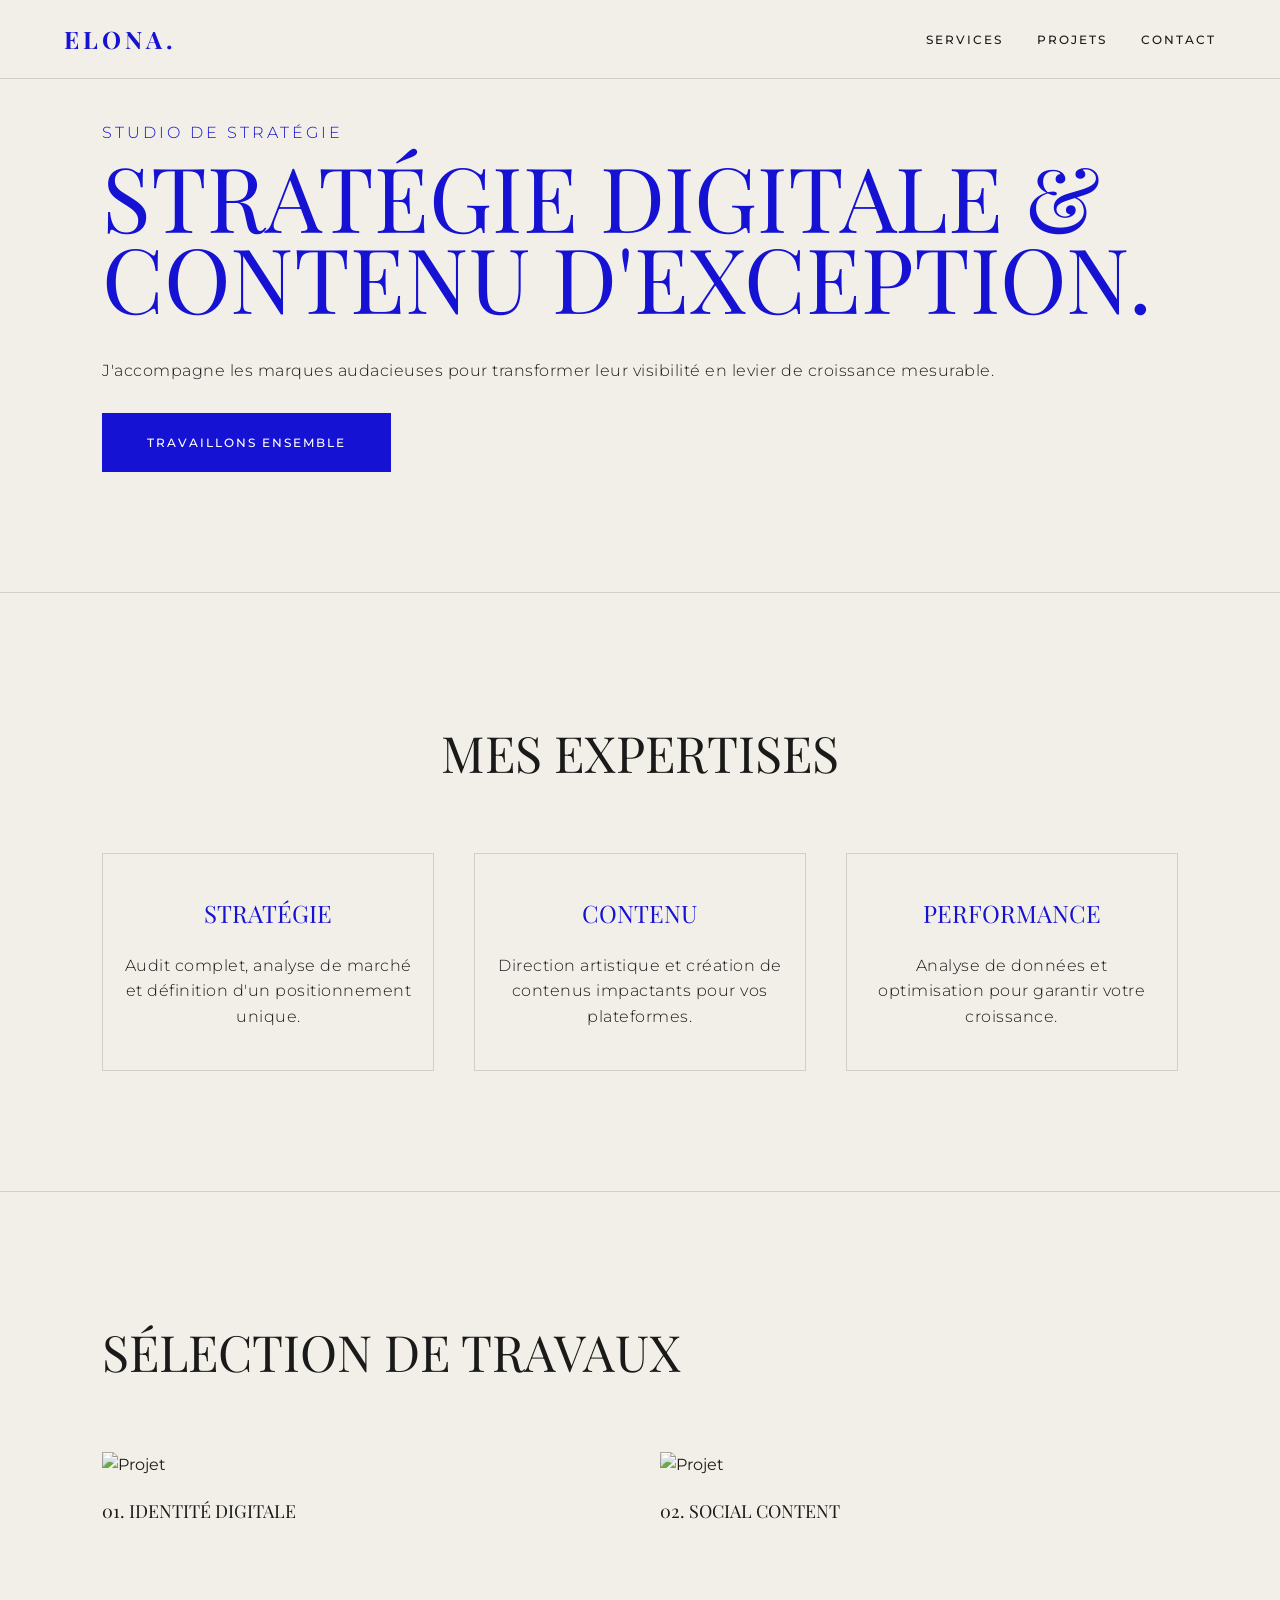
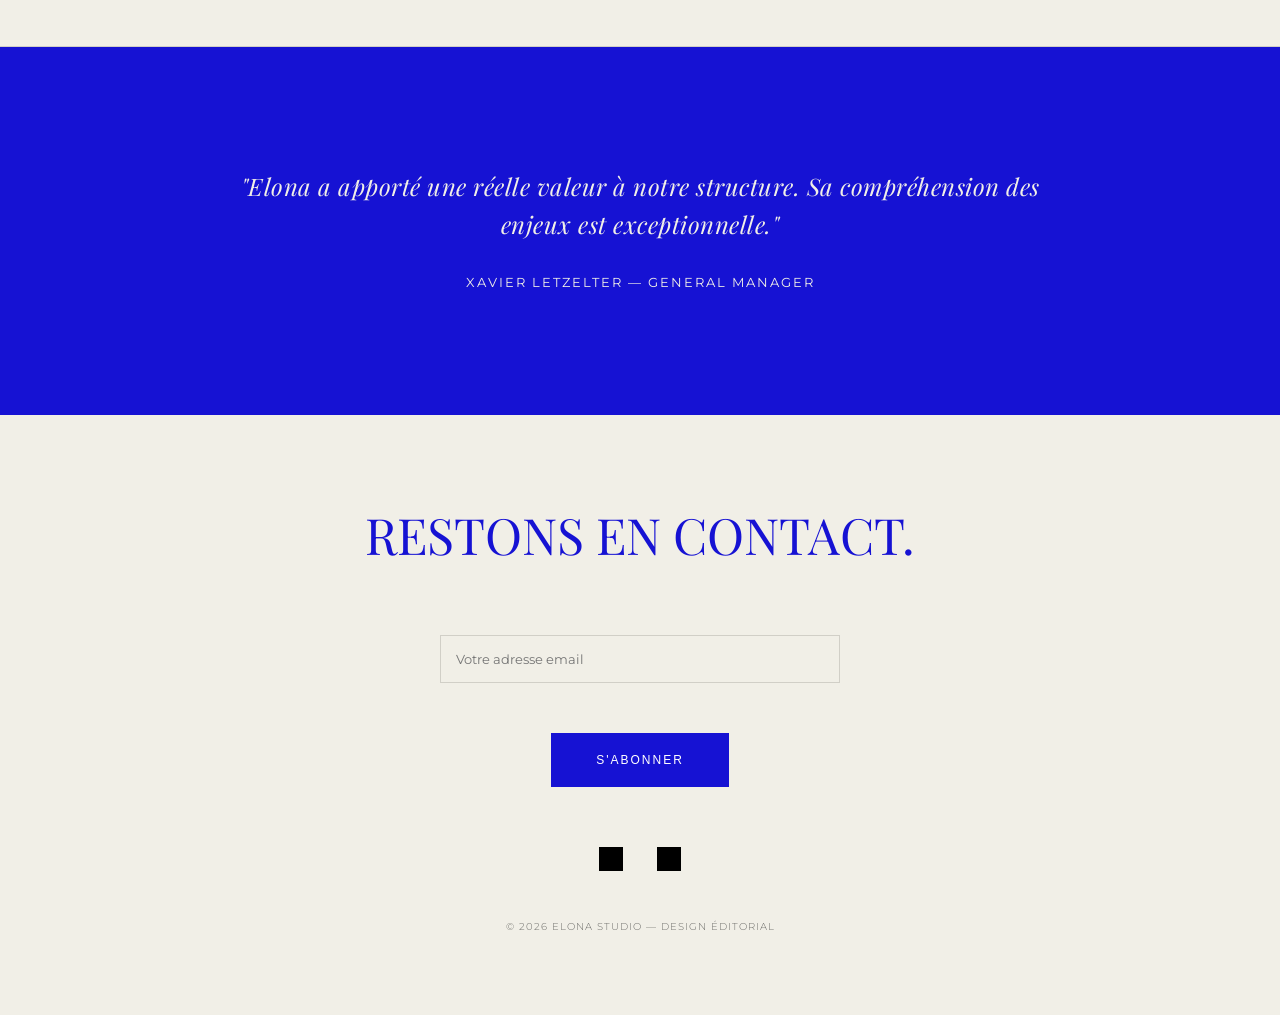
==== Elona/index.html @ df1794b4 "Version initiale site" ====
<!DOCTYPE html>
<html lang="fr">
<head>
    <meta charset="UTF-8">
    <meta name="viewport" content="width=device-width, initial-scale=1.0">
    <title>ELONA | Stratégie Digitale</title>
    
    <link href="https://fonts.googleapis.com/css2?family=Montserrat:wght@300;400;500;700&family=Playfair+Display:ital,wght@0,400;0,700;1,400&display=swap" rel="stylesheet">

    <style>
        :root {
            --bg: #F1EFE7; /* Ton beige */
            --text: #1a1a1a;
            --accent: #1612D3; /* Ton bleu */
            --white: #ffffff;
            --border: #d1cfc7;
        }

        html { scroll-behavior: smooth; }
        * { margin: 0; padding: 0; box-sizing: border-box; }
        
        body {
            font-family: 'Montserrat', sans-serif;
            background: var(--bg);
            color: var(--text);
            line-height: 1.6;
            -webkit-font-smoothing: antialiased;
        }

        /* --- TYPOGRAPHIE --- */
        /* On utilise Giaza si installée, sinon Playfair Display */
        h1, h2, h3, .logo { 
            font-family: 'Giaza', 'Playfair Display', serif; 
            font-weight: 400;
            text-transform: uppercase;
        }

        /* --- NAVIGATION --- */
        nav {
            position: fixed;
            top: 0; width: 100%;
            padding: 20px 5%;
            display: flex;
            justify-content: space-between;
            align-items: center;
            background: rgba(241, 239, 231, 0.9);
            backdrop-filter: blur(10px);
            z-index: 1000;
            border-bottom: 1px solid var(--border);
        }

        .logo { 
            font-size: 24px; 
            letter-spacing: 4px; 
            text-decoration: none; 
            color: var(--accent);
            font-weight: 700;
        }
        
        .nav-links a {
            text-decoration: none;
            color: var(--text);
            font-size: 12px;
            font-weight: 500;
            text-transform: uppercase;
            letter-spacing: 2px;
            margin-left: 30px;
            transition: 0.3s;
        }

        .nav-links a:hover { color: var(--accent); }

        /* --- LAYOUT --- */
        section { 
            padding: 120px 8%; 
            border-bottom: 1px solid var(--border);
        }
        .container { max-width: 1100px; margin: 0 auto; }

        h1 { 
            font-size: clamp(45px, 10vw, 90px); 
            line-height: 0.9; 
            margin-bottom: 40px;
            color: var(--accent);
        }

        h2 { 
            font-size: clamp(30px, 5vw, 50px); 
            margin-bottom: 60px; 
            text-align: center;
        }

        p { font-size: 16px; font-weight: 300; letter-spacing: 0.5px; }

        /* --- BOUTONS --- */
        .btn {
            display: inline-block;
            background: var(--accent);
            color: #fff;
            padding: 20px 45px;
            text-decoration: none;
            font-weight: 500;
            font-size: 12px;
            text-transform: uppercase;
            letter-spacing: 2px;
            transition: 0.4s cubic-bezier(0.165, 0.84, 0.44, 1);
            margin-top: 30px;
            border: none;
        }

        .btn:hover { 
            background: var(--text);
            transform: translateY(-5px);
        }

        /* --- GRIDS & CARDS --- */
        .grid { 
            display: grid; 
            grid-template-columns: repeat(auto-fit, minmax(300px, 1fr)); 
            gap: 40px; 
        }

        .card { 
            padding: 40px 20px;
            text-align: center;
            border: 1px solid var(--border);
            transition: 0.3s;
        }

        .card:hover { border-color: var(--accent); }

        .card h3 { font-size: 24px; margin-bottom: 20px; color: var(--accent); }

        .project-img { 
            width: 100%; 
            aspect-ratio: 1/1; 
            object-fit: cover; 
            margin-bottom: 20px;
            filter: sepia(20%); /* Petit effet vintage */
            transition: 0.5s;
        }

        .card:hover .project-img { filter: sepia(0%); }

        /* --- TESTIMONIALS --- */
        #testimonial-slider {
            background: var(--accent);
            color: var(--bg);
            text-align: center;
            border: none;
        }

        .testimonial p { 
            font-family: 'Playfair Display', serif; 
            font-style: italic; 
            font-size: 24px; 
            max-width: 800px; 
            margin: 0 auto; 
            color: var(--bg);
        }

        /* --- FOOTER --- */
        footer {
            background: var(--bg);
            padding: 80px 10%;
            text-align: center;
        }

        .newsletter input {
            padding: 15px;
            border: 1px solid var(--border);
            background: transparent;
            color: var(--text);
            width: 100%;
            max-width: 400px;
            margin-bottom: 20px;
            font-family: inherit;
        }

        .footer-links img { 
            width: 24px; 
            margin: 0 15px; 
            transition: 0.3s; 
            filter: brightness(0); /* Icônes en noir */
        }

        @media (max-width: 768px) {
            section { padding: 80px 5%; }
            .nav-links { display: none; }
            h1 { font-size: 50px; }
        }
    </style>
</head>

<body>

<nav>
    <a href="#" class="logo">ELONA.</a>
    <div class="nav-links">
        <a href="#services">Services</a>
        <a href="#projets">Projets</a>
        <a href="#contact">Contact</a>
    </div>
</nav>

<section id="home">
    <div class="container">
        <p style="text-transform: uppercase; letter-spacing: 3px; margin-bottom: 10px; color: var(--accent);">Studio de stratégie</p>
        <h1>Stratégie digitale & contenu d'exception.</h1>
        <p>J'accompagne les marques audacieuses pour transformer leur visibilité en levier de croissance mesurable.</p>
        <a href="#contact" class="btn">Travaillons ensemble</a>
    </div>
</section>

<section id="services">
    <div class="container">
        <h2>Mes Expertises</h2>
        <div class="grid">
            <div class="card">
                <h3>Stratégie</h3>
                <p>Audit complet, analyse de marché et définition d'un positionnement unique.</p>
            </div>
            <div class="card">
                <h3>Contenu</h3>
                <p>Direction artistique et création de contenus impactants pour vos plateformes.</p>
            </div>
            <div class="card">
                <h3>Performance</h3>
                <p>Analyse de données et optimisation pour garantir votre croissance.</p>
            </div>
        </div>
    </div>
</section>

<section id="projets">
    <div class="container">
        <h2 style="text-align: left;">Sélection de travaux</h2>
        <div class="grid">
            <div class="project-item">
                <img src="images/projet1.jpg" alt="Projet" class="project-img">
                <h3 style="font-size: 18px;">01. Identité Digitale</h3>
            </div>
            <div class="project-item">
                <img src="images/projet2.jpg" alt="Projet" class="project-img">
                <h3 style="font-size: 18px;">02. Social Content</h3>
            </div>
        </div>
    </div>
</section>

<section id="testimonial-slider">
    <div class="testimonial active">
        <p>"Elona a apporté une réelle valeur à notre structure. Sa compréhension des enjeux est exceptionnelle."</p>
        <br><small style="text-transform: uppercase; letter-spacing: 2px;">Xavier Letzelter — General Manager</small>
    </div>
</section>

<footer id="contact">
    <div class="container">
        <h2 style="color:var(--accent)">Restons en contact.</h2>
        <div class="newsletter">
            <input type="email" placeholder="Votre adresse email">
            <br>
            <button class="btn">S'abonner</button>
        </div>
        
        <div class="footer-links" style="margin-top: 60px;">
            <a href="#"><img src="images/instagram.png" alt="Instagram"></a>
            <a href="#"><img src="images/linkedin.png" alt="LinkedIn"></a>
        </div>
        
        <p style="margin: 40px auto 0; font-size: 10px; letter-spacing: 1px; opacity: 0.6;">© 2026 ELONA STUDIO — DESIGN ÉDITORIAL</p>
    </div>
</footer>

</body>
</html>
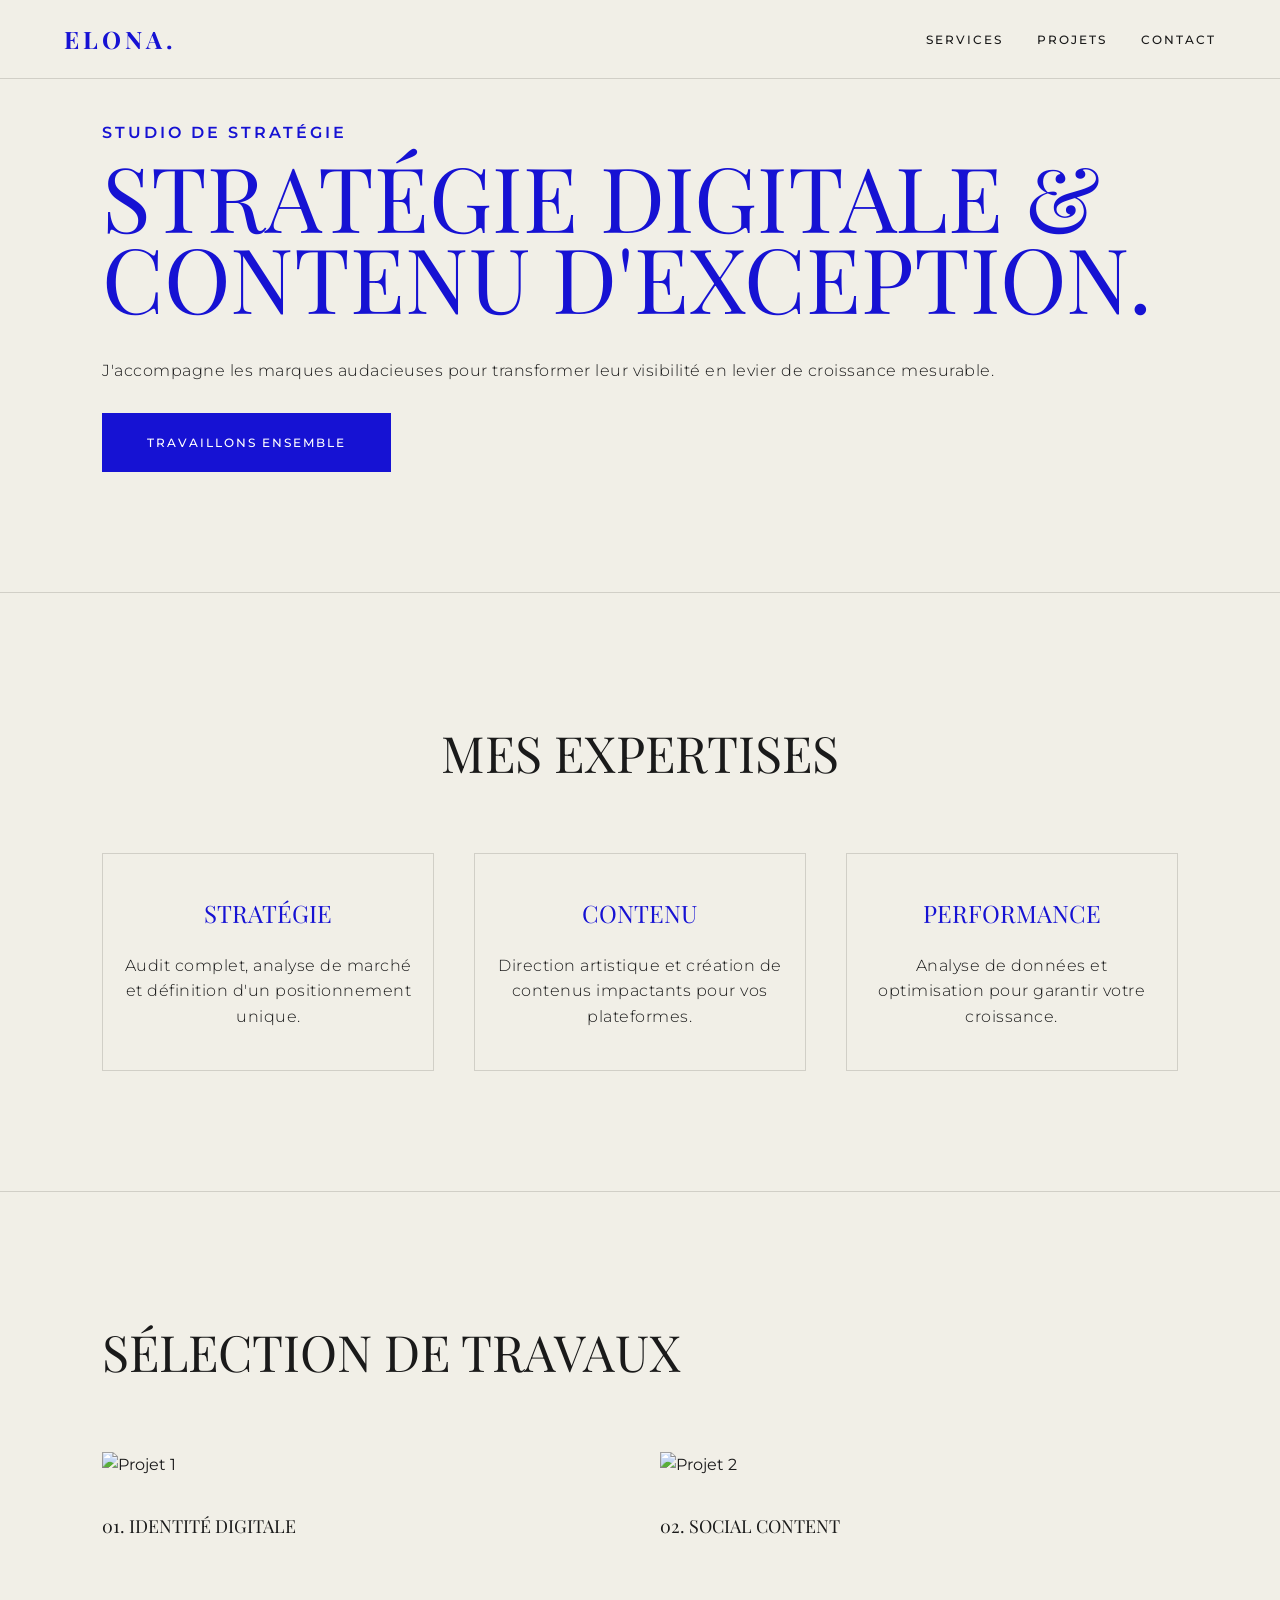
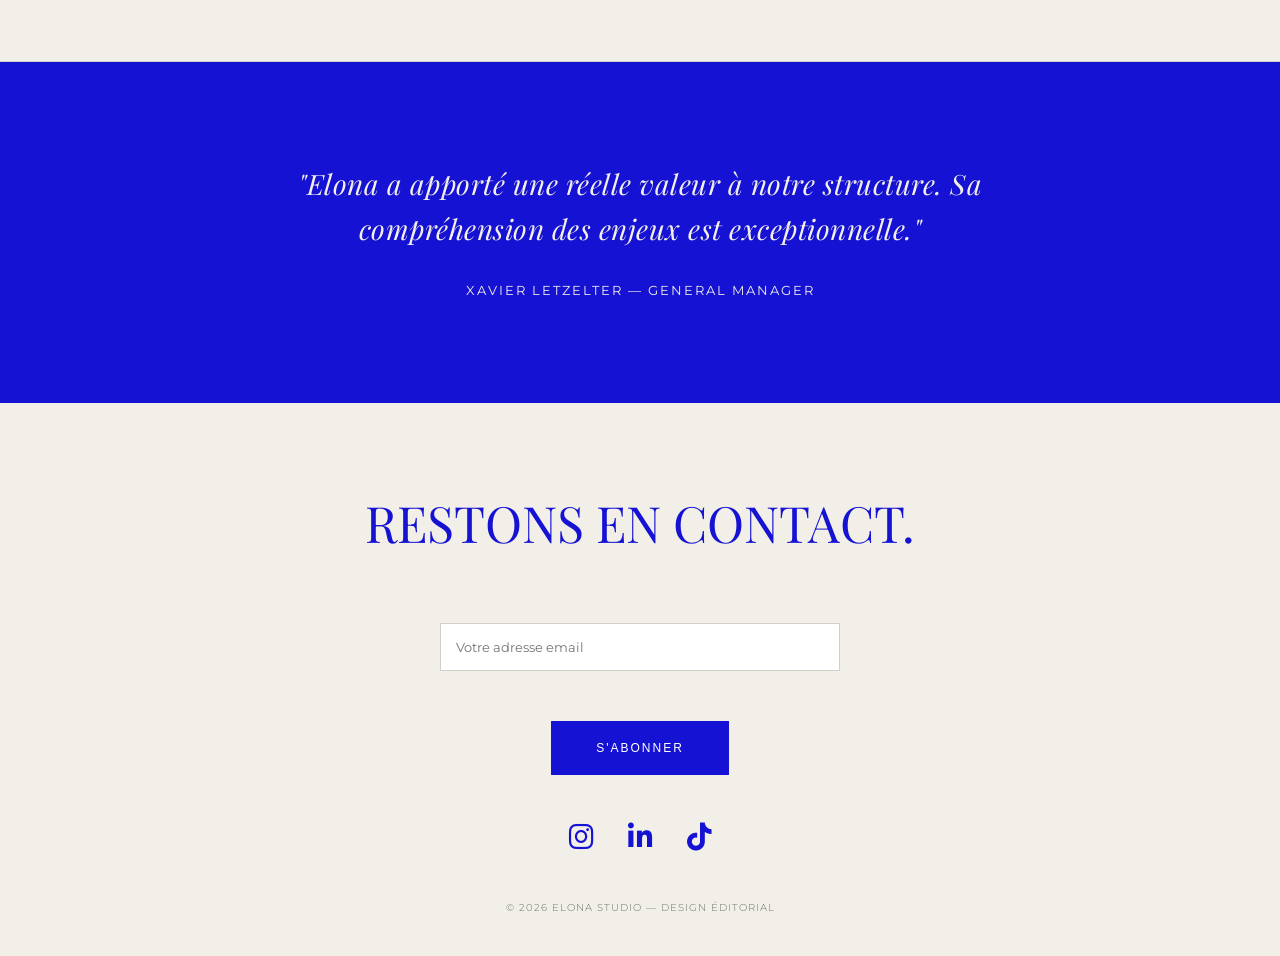
==== commit 23a97ccf: "Changement texte hero" ====
--- a/Elona/index.html
+++ b/Elona/index.html
@@ -6,12 +6,14 @@
     <title>ELONA | Stratégie Digitale</title>
     
     <link href="https://fonts.googleapis.com/css2?family=Montserrat:wght@300;400;500;700&family=Playfair+Display:ital,wght@0,400;0,700;1,400&display=swap" rel="stylesheet">
+    
+    <link rel="stylesheet" href="https://cdnjs.cloudflare.com/ajax/libs/font-awesome/6.0.0/css/all.min.css">
 
     <style>
         :root {
-            --bg: #F1EFE7; /* Ton beige */
+            --bg: #F1EFE7; /* Beige */
             --text: #1a1a1a;
-            --accent: #1612D3; /* Ton bleu */
+            --accent: #1612D3; /* Bleu */
             --white: #ffffff;
             --border: #d1cfc7;
         }
@@ -28,7 +30,6 @@
         }
 
         /* --- TYPOGRAPHIE --- */
-        /* On utilise Giaza si installée, sinon Playfair Display */
         h1, h2, h3, .logo { 
             font-family: 'Giaza', 'Playfair Display', serif; 
             font-weight: 400;
@@ -106,6 +107,7 @@
             transition: 0.4s cubic-bezier(0.165, 0.84, 0.44, 1);
             margin-top: 30px;
             border: none;
+            cursor: pointer;
         }
 
         .btn:hover { 
@@ -136,53 +138,65 @@
             aspect-ratio: 1/1; 
             object-fit: cover; 
             margin-bottom: 20px;
-            filter: sepia(20%); /* Petit effet vintage */
-            transition: 0.5s;
-        }
-
-        .card:hover .project-img { filter: sepia(0%); }
-
-        /* --- TESTIMONIALS --- */
+            transition: 0.6s ease;
+        }
+        .project-item { overflow: hidden; }
+        .project-item:hover .project-img { transform: scale(1.05); }
+
+        /* --- TESTIMONIALS (SLIDER FIX) --- */
         #testimonial-slider {
             background: var(--accent);
             color: var(--bg);
             text-align: center;
             border: none;
-        }
+            padding: 100px 10%;
+            min-height: 300px;
+            display: flex;
+            align-items: center;
+            justify-content: center;
+        }
+
+        .testimonial { display: none; width: 100%; }
+        .testimonial.active { display: block; animation: fadeIn 0.8s; }
+        
+        @keyframes fadeIn { from { opacity: 0; } to { opacity: 1; } }
 
         .testimonial p { 
             font-family: 'Playfair Display', serif; 
             font-style: italic; 
-            font-size: 24px; 
+            font-size: clamp(20px, 4vw, 28px); 
             max-width: 800px; 
             margin: 0 auto; 
             color: var(--bg);
         }
 
-        /* --- FOOTER --- */
+        /* --- FOOTER (ICON FIX) --- */
         footer {
             background: var(--bg);
-            padding: 80px 10%;
+            padding: 80px 10% 40px;
             text-align: center;
         }
 
         .newsletter input {
             padding: 15px;
             border: 1px solid var(--border);
-            background: transparent;
+            background: white;
             color: var(--text);
             width: 100%;
             max-width: 400px;
             margin-bottom: 20px;
-            font-family: inherit;
-        }
-
-        .footer-links img { 
-            width: 24px; 
+            font-family: 'Montserrat', sans-serif;
+        }
+
+        .footer-links { margin-top: 40px; }
+        .footer-links a { 
+            color: var(--accent); 
+            font-size: 28px; 
             margin: 0 15px; 
-            transition: 0.3s; 
-            filter: brightness(0); /* Icônes en noir */
-        }
+            text-decoration: none; 
+            transition: 0.3s;
+        }
+        .footer-links a:hover { transform: scale(1.2); color: var(--text); }
 
         @media (max-width: 768px) {
             section { padding: 80px 5%; }
@@ -205,7 +219,7 @@
 
 <section id="home">
     <div class="container">
-        <p style="text-transform: uppercase; letter-spacing: 3px; margin-bottom: 10px; color: var(--accent);">Studio de stratégie</p>
+        <p style="text-transform: uppercase; letter-spacing: 3px; margin-bottom: 10px; color: var(--accent); font-weight: 600;">Studio de stratégie</p>
         <h1>Stratégie digitale & contenu d'exception.</h1>
         <p>J'accompagne les marques audacieuses pour transformer leur visibilité en levier de croissance mesurable.</p>
         <a href="#contact" class="btn">Travaillons ensemble</a>
@@ -237,21 +251,31 @@
         <h2 style="text-align: left;">Sélection de travaux</h2>
         <div class="grid">
             <div class="project-item">
-                <img src="images/projet1.jpg" alt="Projet" class="project-img">
-                <h3 style="font-size: 18px;">01. Identité Digitale</h3>
+                <img src="images/projet1.jpg" alt="Projet 1" class="project-img">
+                <h3 style="font-size: 18px; margin-top: 15px;">01. Identité Digitale</h3>
             </div>
             <div class="project-item">
-                <img src="images/projet2.jpg" alt="Projet" class="project-img">
-                <h3 style="font-size: 18px;">02. Social Content</h3>
+                <img src="images/projet2.jpg" alt="Projet 2" class="project-img">
+                <h3 style="font-size: 18px; margin-top: 15px;">02. Social Content</h3>
             </div>
         </div>
     </div>
 </section>
 
 <section id="testimonial-slider">
-    <div class="testimonial active">
-        <p>"Elona a apporté une réelle valeur à notre structure. Sa compréhension des enjeux est exceptionnelle."</p>
-        <br><small style="text-transform: uppercase; letter-spacing: 2px;">Xavier Letzelter — General Manager</small>
+    <div class="container">
+        <div class="testimonial active">
+            <p>"Elona a apporté une réelle valeur à notre structure. Sa compréhension des enjeux est exceptionnelle."</p>
+            <br><small style="text-transform: uppercase; letter-spacing: 2px;">Xavier Letzelter — General Manager</small>
+        </div>
+        <div class="testimonial">
+            <p>"Une approche structurée et orientée performance. Les résultats ont dépassé nos objectifs."</p>
+            <br><small style="text-transform: uppercase; letter-spacing: 2px;">Aimee Bergeret — Head of Brand Marketing</small>
+        </div>
+        <div class="testimonial">
+            <p>"Professionnalisme et initiative. Elle a optimisé tout notre plan de communication."</p>
+            <br><small style="text-transform: uppercase; letter-spacing: 2px;">Lino Fillaudeau — Country Manager France</small>
+        </div>
     </div>
 </section>
 
@@ -264,14 +288,32 @@
             <button class="btn">S'abonner</button>
         </div>
         
-        <div class="footer-links" style="margin-top: 60px;">
-            <a href="#"><img src="images/instagram.png" alt="Instagram"></a>
-            <a href="#"><img src="images/linkedin.png" alt="LinkedIn"></a>
+        <div class="footer-links">
+            <a href="https://instagram.com/tonprofil" target="_blank"><i class="fab fa-instagram"></i></a>
+            <a href="https://linkedin.com/in/tonprofil" target="_blank"><i class="fab fa-linkedin-in"></i></a>
+            <a href="https://tiktok.com/@tonprofil" target="_blank"><i class="fab fa-tiktok"></i></a>
         </div>
         
         <p style="margin: 40px auto 0; font-size: 10px; letter-spacing: 1px; opacity: 0.6;">© 2026 ELONA STUDIO — DESIGN ÉDITORIAL</p>
     </div>
 </footer>
+
+<script>
+    // SCRIPT DU SLIDER (Transitions)
+    let current = 0;
+    const items = document.querySelectorAll('.testimonial');
+    
+    function nextSlide() {
+        if(items.length > 0) {
+            items[current].classList.remove('active');
+            current = (current + 1) % items.length;
+            items[current].classList.add('active');
+        }
+    }
+
+    // Change de témoignage toutes les 5 secondes
+    setInterval(nextSlide, 5000);
+</script>
 
 </body>
 </html>
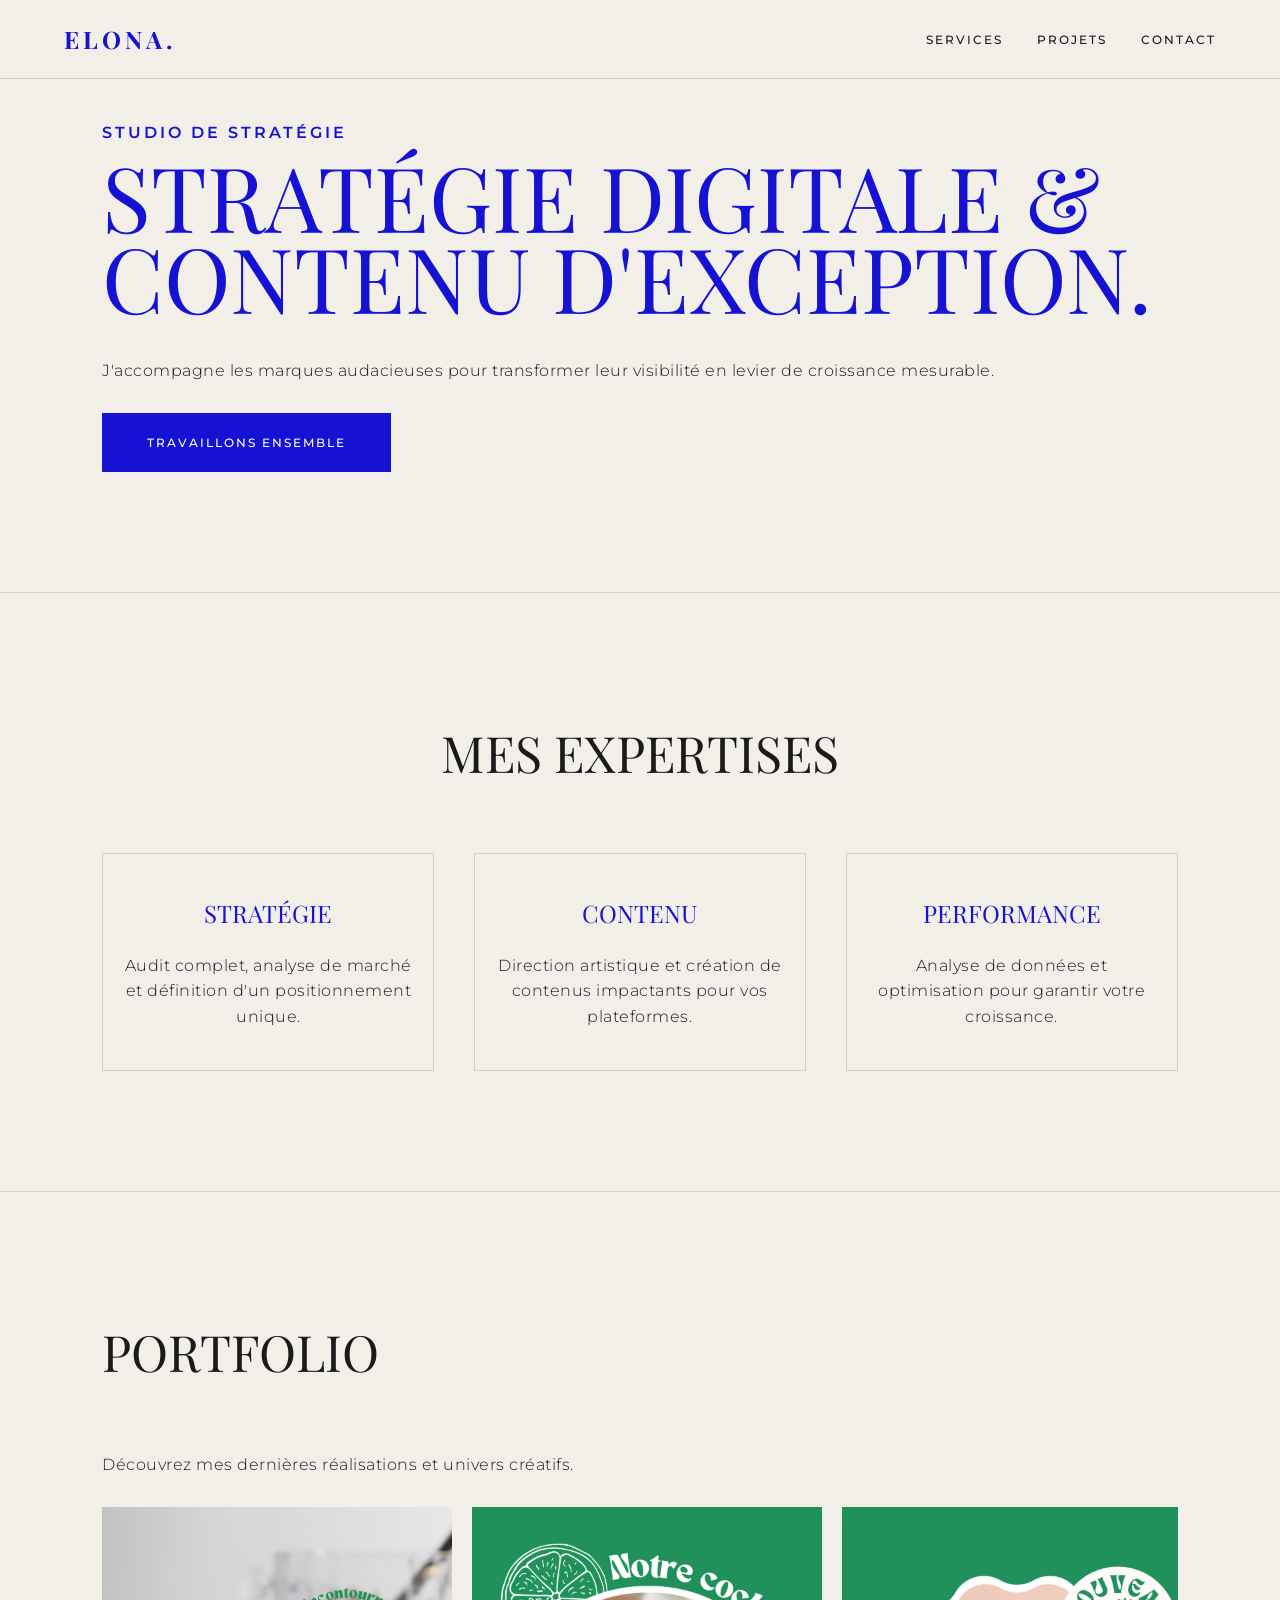
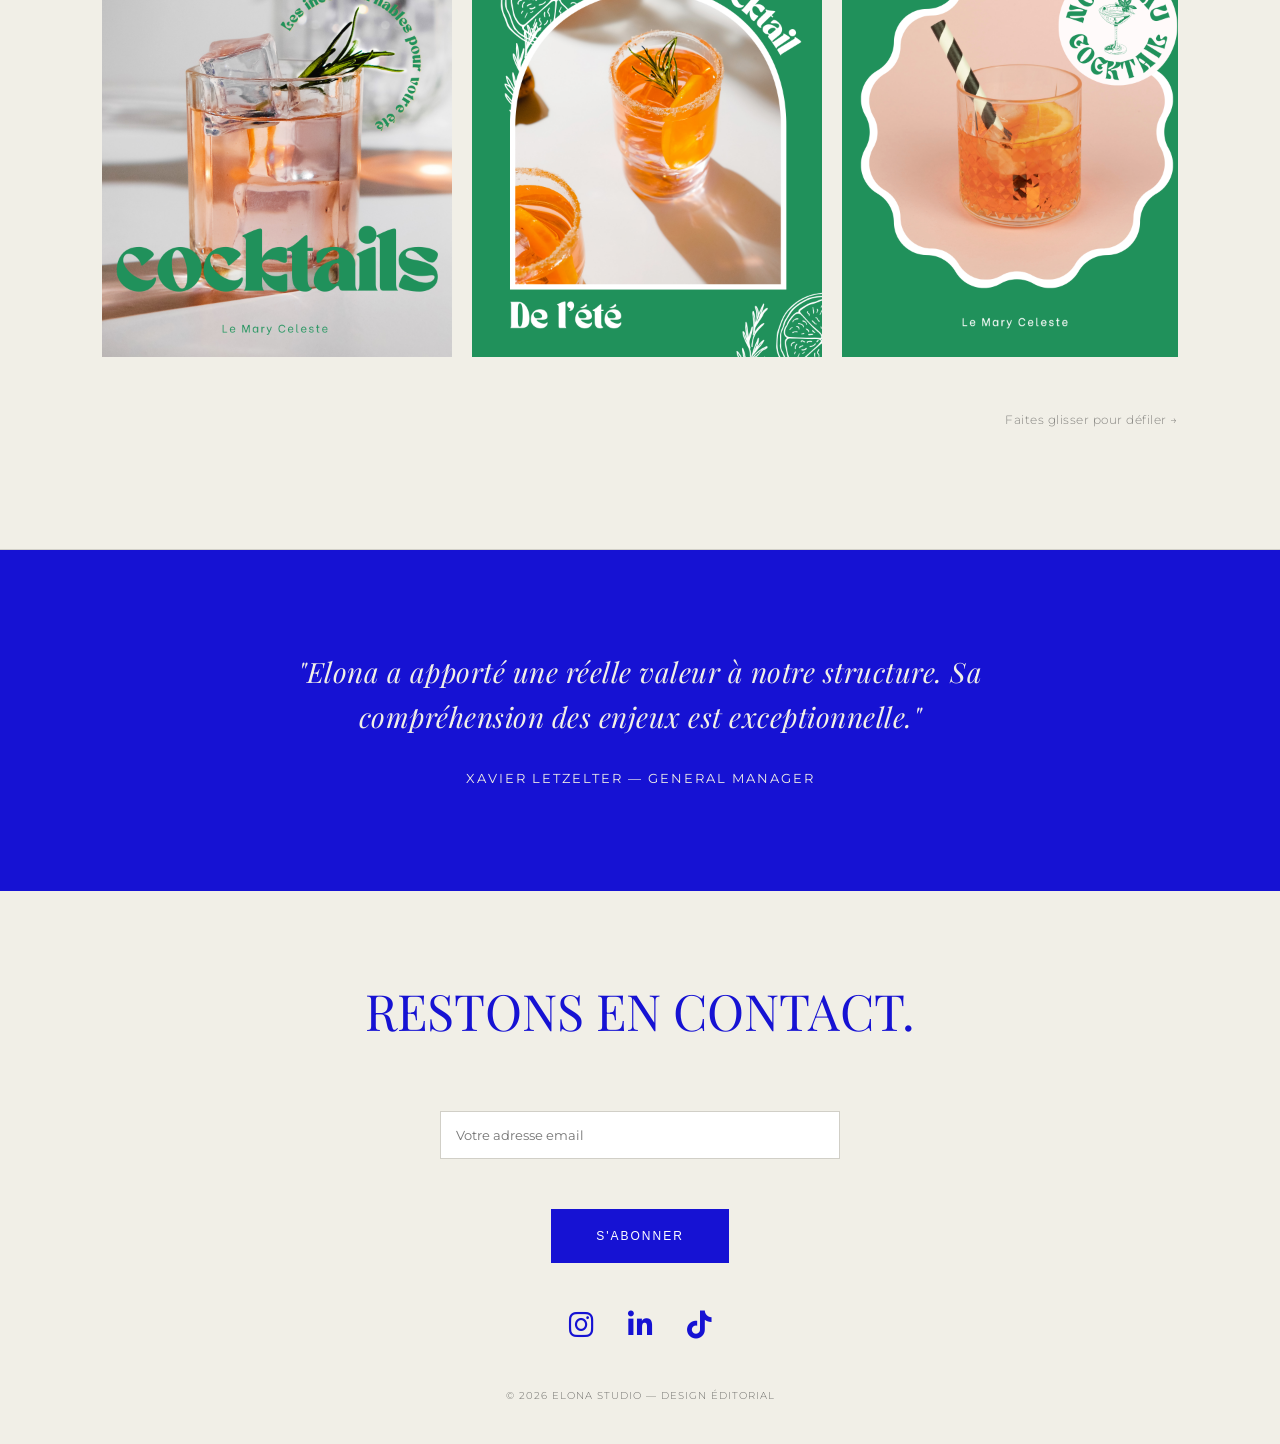
==== commit d99b01c8: "Changement texte hero" ====
--- a/Elona/index.html
+++ b/Elona/index.html
@@ -6,14 +6,13 @@
     <title>ELONA | Stratégie Digitale</title>
     
     <link href="https://fonts.googleapis.com/css2?family=Montserrat:wght@300;400;500;700&family=Playfair+Display:ital,wght@0,400;0,700;1,400&display=swap" rel="stylesheet">
-    
     <link rel="stylesheet" href="https://cdnjs.cloudflare.com/ajax/libs/font-awesome/6.0.0/css/all.min.css">
 
     <style>
         :root {
-            --bg: #F1EFE7; /* Beige */
+            --bg: #F1EFE7;
             --text: #1a1a1a;
-            --accent: #1612D3; /* Bleu */
+            --accent: #1612D3;
             --white: #ffffff;
             --border: #d1cfc7;
         }
@@ -29,14 +28,12 @@
             -webkit-font-smoothing: antialiased;
         }
 
-        /* --- TYPOGRAPHIE --- */
         h1, h2, h3, .logo { 
-            font-family: 'Giaza', 'Playfair Display', serif; 
+            font-family: 'Playfair Display', serif; 
             font-weight: 400;
             text-transform: uppercase;
         }
 
-        /* --- NAVIGATION --- */
         nav {
             position: fixed;
             top: 0; width: 100%;
@@ -71,29 +68,13 @@
 
         .nav-links a:hover { color: var(--accent); }
 
-        /* --- LAYOUT --- */
-        section { 
-            padding: 120px 8%; 
-            border-bottom: 1px solid var(--border);
-        }
+        section { padding: 120px 8%; border-bottom: 1px solid var(--border); }
         .container { max-width: 1100px; margin: 0 auto; }
 
-        h1 { 
-            font-size: clamp(45px, 10vw, 90px); 
-            line-height: 0.9; 
-            margin-bottom: 40px;
-            color: var(--accent);
-        }
-
-        h2 { 
-            font-size: clamp(30px, 5vw, 50px); 
-            margin-bottom: 60px; 
-            text-align: center;
-        }
-
+        h1 { font-size: clamp(45px, 10vw, 90px); line-height: 0.9; margin-bottom: 40px; color: var(--accent); }
+        h2 { font-size: clamp(30px, 5vw, 50px); margin-bottom: 60px; text-align: center; }
         p { font-size: 16px; font-weight: 300; letter-spacing: 0.5px; }
 
-        /* --- BOUTONS --- */
         .btn {
             display: inline-block;
             background: var(--accent);
@@ -110,40 +91,49 @@
             cursor: pointer;
         }
 
-        .btn:hover { 
-            background: var(--text);
-            transform: translateY(-5px);
-        }
-
-        /* --- GRIDS & CARDS --- */
-        .grid { 
-            display: grid; 
-            grid-template-columns: repeat(auto-fit, minmax(300px, 1fr)); 
-            gap: 40px; 
-        }
-
-        .card { 
-            padding: 40px 20px;
-            text-align: center;
-            border: 1px solid var(--border);
-            transition: 0.3s;
-        }
-
+        .btn:hover { background: var(--text); transform: translateY(-5px); }
+
+        .grid { display: grid; grid-template-columns: repeat(auto-fit, minmax(300px, 1fr)); gap: 40px; }
+        .card { padding: 40px 20px; text-align: center; border: 1px solid var(--border); transition: 0.3s; }
         .card:hover { border-color: var(--accent); }
-
         .card h3 { font-size: 24px; margin-bottom: 20px; color: var(--accent); }
 
-        .project-img { 
-            width: 100%; 
-            aspect-ratio: 1/1; 
-            object-fit: cover; 
-            margin-bottom: 20px;
-            transition: 0.6s ease;
-        }
-        .project-item { overflow: hidden; }
-        .project-item:hover .project-img { transform: scale(1.05); }
-
-        /* --- TESTIMONIALS (SLIDER FIX) --- */
+        /* --- SLIDER PORTFOLIO --- */
+        .slider-wrapper {
+            width: 100%;
+            overflow-x: auto;
+            overflow-y: hidden;
+            white-space: nowrap;
+            cursor: grab;
+            padding-bottom: 30px;
+            -webkit-overflow-scrolling: touch;
+        }
+
+        .slider-wrapper::-webkit-scrollbar { height: 4px; }
+        .slider-wrapper::-webkit-scrollbar-track { background: var(--border); }
+        .slider-wrapper::-webkit-scrollbar-thumb { background: var(--accent); }
+
+        .slider-track { display: inline-flex; gap: 20px; }
+
+        .slide {
+            flex: 0 0 350px;
+            height: 450px; /* Force la hauteur */
+            background: #e0e0e0; /* Gris clair en attendant l'image */
+            overflow: hidden;
+            position: relative;
+        }
+
+        .slide img {
+            width: 100%;
+            height: 100%;
+            display: block !important; /* Force l'affichage */
+            object-fit: cover;
+            transition: transform 0.5s ease;
+        }
+
+        .slide:hover img { transform: scale(1.05); }
+
+        /* --- TESTIMONIALS --- */
         #testimonial-slider {
             background: var(--accent);
             color: var(--bg);
@@ -158,50 +148,20 @@
 
         .testimonial { display: none; width: 100%; }
         .testimonial.active { display: block; animation: fadeIn 0.8s; }
-        
         @keyframes fadeIn { from { opacity: 0; } to { opacity: 1; } }
-
-        .testimonial p { 
-            font-family: 'Playfair Display', serif; 
-            font-style: italic; 
-            font-size: clamp(20px, 4vw, 28px); 
-            max-width: 800px; 
-            margin: 0 auto; 
-            color: var(--bg);
-        }
-
-        /* --- FOOTER (ICON FIX) --- */
-        footer {
-            background: var(--bg);
-            padding: 80px 10% 40px;
-            text-align: center;
-        }
-
-        .newsletter input {
-            padding: 15px;
-            border: 1px solid var(--border);
-            background: white;
-            color: var(--text);
-            width: 100%;
-            max-width: 400px;
-            margin-bottom: 20px;
-            font-family: 'Montserrat', sans-serif;
-        }
-
+        .testimonial p { font-family: 'Playfair Display', serif; font-style: italic; font-size: clamp(20px, 4vw, 28px); max-width: 800px; margin: 0 auto; color: var(--bg); }
+
+        footer { background: var(--bg); padding: 80px 10% 40px; text-align: center; }
+        .newsletter input { padding: 15px; border: 1px solid var(--border); background: white; color: var(--text); width: 100%; max-width: 400px; margin-bottom: 20px; font-family: 'Montserrat', sans-serif; }
         .footer-links { margin-top: 40px; }
-        .footer-links a { 
-            color: var(--accent); 
-            font-size: 28px; 
-            margin: 0 15px; 
-            text-decoration: none; 
-            transition: 0.3s;
-        }
+        .footer-links a { color: var(--accent); font-size: 28px; margin: 0 15px; text-decoration: none; transition: 0.3s; }
         .footer-links a:hover { transform: scale(1.2); color: var(--text); }
 
         @media (max-width: 768px) {
             section { padding: 80px 5%; }
             .nav-links { display: none; }
             h1 { font-size: 50px; }
+            .slide { flex: 0 0 280px; height: 380px; }
         }
     </style>
 </head>
@@ -248,17 +208,29 @@
 
 <section id="projets">
     <div class="container">
-        <h2 style="text-align: left;">Sélection de travaux</h2>
-        <div class="grid">
-            <div class="project-item">
-                <img src="images/projet1.jpg" alt="Projet 1" class="project-img">
-                <h3 style="font-size: 18px; margin-top: 15px;">01. Identité Digitale</h3>
-            </div>
-            <div class="project-item">
-                <img src="images/projet2.jpg" alt="Projet 2" class="project-img">
-                <h3 style="font-size: 18px; margin-top: 15px;">02. Social Content</h3>
-            </div>
-        </div>
+        <h2 style="text-align: left;">Portfolio</h2>
+        <p style="margin-bottom: 30px;">Découvrez mes dernières réalisations et univers créatifs.</p>
+        
+        <div class="slider-wrapper">
+            <div class="slider-track">
+                <div class="slide"><img src="images/1.png" alt="Projet 1"></div>
+    <div class="slide"><img src="images/2.png" alt="Projet 2"></div>
+    <div class="slide"><img src="images/3.png" alt="Projet 3"></div>
+    <div class="slide"><img src="images/4.png" alt="Projet 4"></div>
+    <div class="slide"><img src="images/5.png" alt="Projet 5"></div>
+    <div class="slide"><img src="images/6.png" alt="Projet 6"></div>
+    <div class="slide"><img src="images/7.png" alt="Projet 7"></div>
+    <div class="slide"><img src="images/8.png" alt="Projet 8"></div>
+    <div class="slide"><img src="images/9.png" alt="Projet 9"></div>
+    <div class="slide"><img src="images/10.png" alt="Projet 10"></div>
+    <div class="slide"><img src="images/11.png" alt="Projet 11"></div>
+    <div class="slide"><img src="images/12.png" alt="Projet 12"></div>
+    <div class="slide"><img src="images/13.png" alt="Projet 13"></div>
+    <div class="slide"><img src="images/14.png" alt="Projet 14"></div>
+            </div>
+        </div>
+        
+        <p style="font-size: 12px; margin-top: 15px; opacity: 0.5; text-align: right;">Faites glisser pour défiler →</p>
     </div>
 </section>
 
@@ -289,9 +261,9 @@
         </div>
         
         <div class="footer-links">
-            <a href="https://instagram.com/tonprofil" target="_blank"><i class="fab fa-instagram"></i></a>
-            <a href="https://linkedin.com/in/tonprofil" target="_blank"><i class="fab fa-linkedin-in"></i></a>
-            <a href="https://tiktok.com/@tonprofil" target="_blank"><i class="fab fa-tiktok"></i></a>
+            <a href="https://www.instagram.com/adressessecretes/?hl=fr" target="_blank"><i class="fab fa-instagram"></i></a>
+            <a href="https://www.linkedin.com/in/elona-renaux/" target="_blank"><i class="fab fa-linkedin-in"></i></a>
+            <a href="https://www.tiktok.com/@adressessecretes" target="_blank"><i class="fab fa-tiktok"></i></a>
         </div>
         
         <p style="margin: 40px auto 0; font-size: 10px; letter-spacing: 1px; opacity: 0.6;">© 2026 ELONA STUDIO — DESIGN ÉDITORIAL</p>
@@ -299,10 +271,9 @@
 </footer>
 
 <script>
-    // SCRIPT DU SLIDER (Transitions)
+    // Slider Témoignages
     let current = 0;
     const items = document.querySelectorAll('.testimonial');
-    
     function nextSlide() {
         if(items.length > 0) {
             items[current].classList.remove('active');
@@ -310,9 +281,15 @@
             items[current].classList.add('active');
         }
     }
-
-    // Change de témoignage toutes les 5 secondes
     setInterval(nextSlide, 5000);
+
+    // Diagnostic Images : Si une image ne charge pas, on met une bordure rouge pour alerter
+    document.querySelectorAll('.slide img').forEach(img => {
+        img.onerror = function() {
+            this.style.border = "2px solid red";
+            console.error("Image non trouvée : " + this.src);
+        };
+    });
 </script>
 
 </body>
